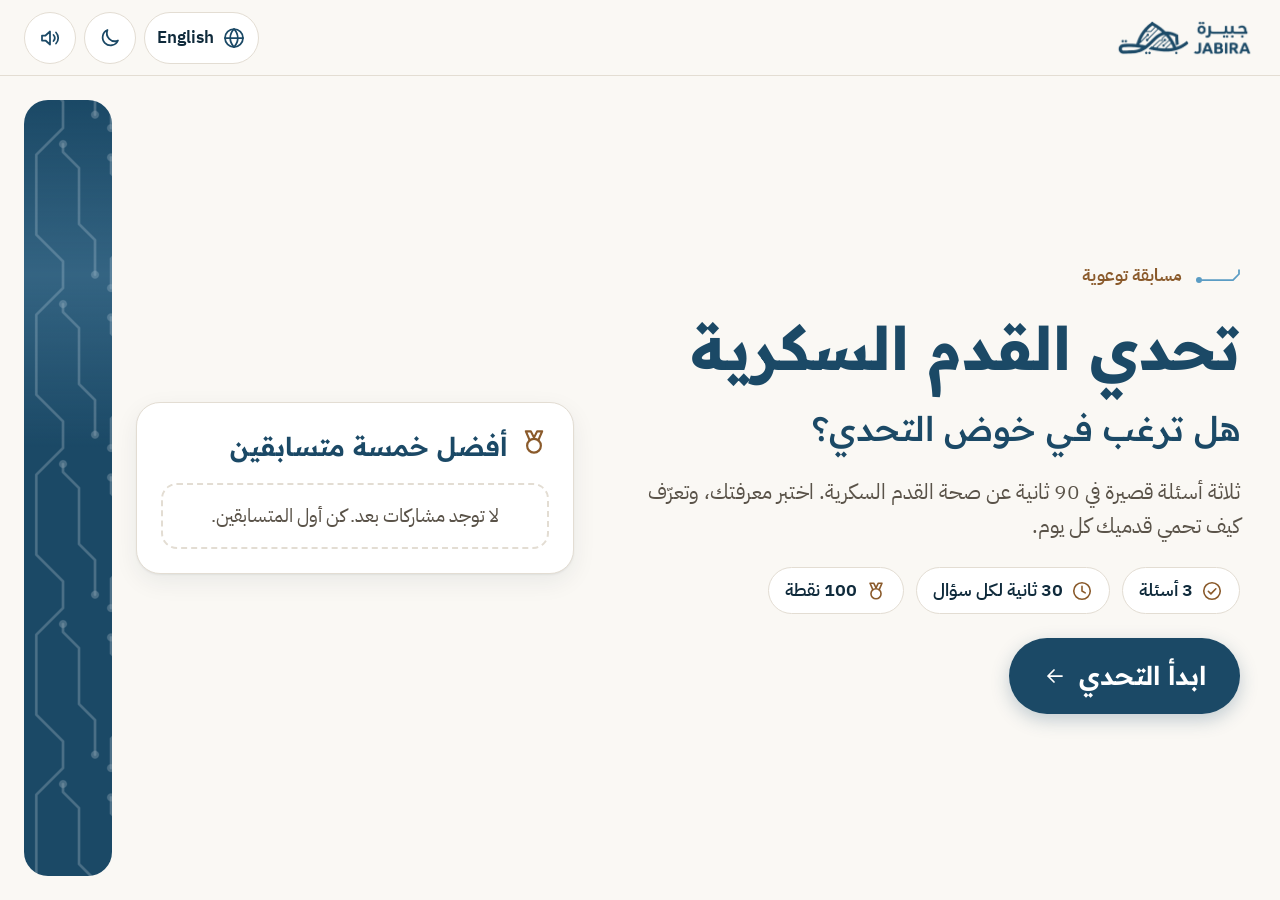
==== index.html @ d50e0507 "Diabetic Foot Challenge: offline iPad quiz (JABIRA identity) Co-Authored-By: Claude Opus 5.5 <norepl" ====
<!doctype html>
<html lang="ar" dir="rtl" data-theme="light">
<head>
  <meta charset="utf-8">
  <meta name="viewport" content="width=device-width, initial-scale=1, viewport-fit=cover">
  <meta name="theme-color" content="#FAF8F4">
  <meta name="color-scheme" content="light dark">
  <meta name="apple-mobile-web-app-capable" content="yes">
  <meta name="mobile-web-app-capable" content="yes">
  <meta name="apple-mobile-web-app-status-bar-style" content="default">
  <meta name="apple-mobile-web-app-title" content="تحدي القدم السكرية">
  <meta name="format-detection" content="telephone=no">
  <title>تحدي القدم السكرية</title>
  <link rel="apple-touch-icon" href="assets/img/app-icon-180.png">
  <link rel="icon" type="image/png" href="assets/img/app-icon-192.png">
  <link rel="stylesheet" href="css/fonts.css">
  <link rel="stylesheet" href="css/main.css">
  <link rel="stylesheet" href="css/motion.css">
  <script>
    // set theme + language before first paint (no flash)
    (function () {
      var d = document.documentElement, t = null, l = 'ar';
      try { t = localStorage.getItem('dfc.theme'); l = localStorage.getItem('dfc.lang') || 'ar'; } catch (e) {}
      if (t !== 'dark' && t !== 'light') { try { t = matchMedia('(prefers-color-scheme: dark)').matches ? 'dark' : 'light'; } catch (e) { t = 'light'; } }
      d.setAttribute('data-theme', t);
      if (l === 'en') { d.lang = 'en'; d.dir = 'ltr'; }
    })();
  </script>
</head>
<body>
  <header class="topbar">
    <div class="brand" id="brand">
      <img class="brand-logo" data-logo="logo-primary" src="assets/img/logo-primary-navy.png" alt="جبيرة JABIRA" width="587" height="180" draggable="false">
    </div>
    <div class="controls">
      <button type="button" class="ctrl" data-action="lang"></button>
      <button type="button" class="ctrl" data-action="theme"></button>
      <button type="button" class="ctrl" data-action="sound"></button>
    </div>
  </header>

  <main id="main">
    <!-- 1. الصفحة الرئيسية -->
    <section id="screen-home" class="screen" aria-labelledby="home-title">
      <div class="home-grid">
        <div class="hero">
          <span class="eyebrow"><svg class="trace" viewBox="0 0 46 16" fill="none" stroke="currentColor" stroke-width="1.75" stroke-linecap="round" aria-hidden="true"><path d="M1 2v4l6 6h31"/><circle cx="41" cy="12" r="3" fill="currentColor" stroke="none"/></svg><span data-i18n="eyebrow"></span></span>
          <h1 id="home-title" data-i18n="appTitle" tabindex="-1"></h1>
          <p class="tagline" data-i18n="heroQuestion"></p>
          <p class="desc" data-i18n="heroDesc"></p>
          <ul class="facts" id="facts"></ul>
          <div class="hero-actions">
            <button type="button" class="btn btn-primary btn-xl" id="btn-start"></button>
            <div class="closed-note" id="closed-note" hidden></div>
          </div>
        </div>
        <aside class="card board" aria-labelledby="board-title-home">
          <div class="board-head"><span id="board-icon-home"></span><h2 id="board-title-home" data-i18n="top5"></h2></div>
          <ol class="board-list" id="board-home"></ol>
        </aside>
        <div class="band home-band" aria-hidden="true"></div>
      </div>
    </section>

    <!-- 2. تسجيل المتسابق -->
    <section id="screen-register" class="screen" hidden aria-labelledby="reg-title">
      <div class="register-wrap">
        <form class="card register-card" id="form-register" novalidate autocomplete="off">
          <span class="eyebrow"><svg class="trace" viewBox="0 0 46 16" fill="none" stroke="currentColor" stroke-width="1.75" stroke-linecap="round" aria-hidden="true"><path d="M1 2v4l6 6h31"/><circle cx="41" cy="12" r="3" fill="currentColor" stroke="none"/></svg><span data-i18n="appTitle"></span></span>
          <h1 id="reg-title" data-i18n="registerTitle" tabindex="-1"></h1>
          <p class="desc" data-i18n="registerDesc"></p>
          <div class="field">
            <label for="name" data-i18n="nameLabel"></label>
            <input class="input" id="name" name="player" type="text" maxlength="40" autocomplete="off" autocorrect="off" spellcheck="false" autocapitalize="words" enterkeyhint="go" data-i18n-ph="namePlaceholder" aria-describedby="name-error">
            <p class="greet" id="greet" aria-live="polite" hidden></p>
            <p class="field-error" id="name-error" role="alert" hidden></p>
          </div>
          <div class="actions-row">
            <button type="submit" class="btn btn-primary btn-lg" id="btn-begin"></button>
            <button type="button" class="btn btn-secondary btn-lg" id="btn-reg-back"></button>
          </div>
        </form>
      </div>
    </section>

    <!-- 3. الأسئلة -->
    <section id="screen-quiz" class="screen" hidden aria-labelledby="q-text">
      <div class="quiz">
        <div class="quiz-top">
          <div class="progress">
            <span class="progress-label" id="q-progress-label"></span>
            <div class="steps" id="q-steps" role="progressbar" aria-valuemin="1" aria-valuemax="3"><div class="step"><i></i></div><div class="step"><i></i></div><div class="step"><i></i></div></div>
          </div>
          <div class="timer" id="timer">
            <span class="timer-chip" id="timer-chip" hidden></span>
            <div class="timer-ring" role="timer" id="timer-ring">
              <svg viewBox="0 0 100 100" aria-hidden="true"><circle class="track" cx="50" cy="50" r="44" fill="none" stroke-width="9"/><circle class="bar" id="timer-bar" cx="50" cy="50" r="44" fill="none" stroke-width="9" stroke-linecap="round" stroke-dasharray="276.46" stroke-dashoffset="0"/></svg>
              <div class="val"><span class="num" id="timer-val">30</span><small id="timer-unit"></small></div>
            </div>
          </div>
        </div>
        <div class="card qcard" id="qcard">
          <div class="qhead">
            <div class="warning" id="q-warning" hidden></div>
            <h2 class="qtext" id="q-text" tabindex="-1"></h2>
            <div class="qhint"><span id="q-hint"></span><span class="count" id="q-count" aria-live="polite"></span></div>
          </div>
          <ul class="options" id="q-options"></ul>
          <div class="qfoot">
            <button type="button" class="btn btn-primary btn-lg btn-confirm" id="btn-confirm" disabled></button>
          </div>
        </div>
      </div>
    </section>

    <!-- 4. النتائج -->
    <section id="screen-results" class="screen" hidden aria-labelledby="res-name">
      <div class="results-grid">
        <div class="card result-card">
          <span class="eyebrow"><svg class="trace" viewBox="0 0 46 16" fill="none" stroke="currentColor" stroke-width="1.75" stroke-linecap="round" aria-hidden="true"><path d="M1 2v4l6 6h31"/><circle cx="41" cy="12" r="3" fill="currentColor" stroke="none"/></svg><span data-i18n="resultsEyebrow"></span></span>
          <h1 class="result-name" id="res-name" tabindex="-1"></h1>
          <div class="score-hero">
            <span class="score-big num" id="res-score">0</span>
            <span class="score-out" data-i18n="outOf"></span>
          </div>
          <div class="score-track" aria-hidden="true"><i id="res-bar"></i></div>
          <p class="result-msg" id="res-msg"></p>
          <div class="stats" id="res-stats"></div>
          <p class="bonus-line" id="res-bonus"></p>
        </div>
        <div class="results-side">
          <div id="res-congrats"></div>
          <aside class="card board" aria-labelledby="board-title-res">
            <div class="board-head"><span id="board-icon-res"></span><h2 id="board-title-res" data-i18n="top5"></h2></div>
            <ol class="board-list" id="board-res"></ol>
          </aside>
          <button type="button" class="btn btn-primary btn-lg" id="btn-home"></button>
          <div class="band results-band" aria-hidden="true"></div>
        </div>
      </div>
    </section>
  </main>

  <div class="overlay" id="overlay" hidden role="alertdialog" aria-modal="true" aria-labelledby="overlay-title">
    <div class="overlay-box"><span id="overlay-icon"></span><h2 id="overlay-title"></h2><p id="overlay-text"></p></div>
  </div>
  <div class="toast" id="toast" role="status" aria-live="polite"></div>

  <script src="js/i18n.js"></script>
  <script src="js/questions.js"></script>
  <script src="js/scoring.js"></script>
  <script src="js/db.js"></script>
  <script src="js/sound.js"></script>
  <script src="js/effects.js"></script>
  <script src="js/common.js"></script>
  <script src="js/app.js"></script>
</body>
</html>
---- css/fonts.css ----
/* الخطوط المعتمدة في دليل الهوية — محلية بالكامل (SIL Open Font License) */
@font-face {
  font-family: 'Readex Pro';
  src: url('../assets/fonts/ReadexPro-Variable.ttf') format('truetype');
  font-weight: 160 700;
  font-style: normal;
  font-display: swap;
}
@font-face {
  font-family: 'IBM Plex Sans Arabic';
  src: url('../assets/fonts/IBMPlexSansArabic-Regular.ttf') format('truetype');
  font-weight: 400;
  font-style: normal;
  font-display: swap;
}
@font-face {
  font-family: 'IBM Plex Sans Arabic';
  src: url('../assets/fonts/IBMPlexSansArabic-Medium.ttf') format('truetype');
  font-weight: 500;
  font-style: normal;
  font-display: swap;
}
@font-face {
  font-family: 'IBM Plex Sans Arabic';
  src: url('../assets/fonts/IBMPlexSansArabic-SemiBold.ttf') format('truetype');
  font-weight: 600;
  font-style: normal;
  font-display: swap;
}
@font-face {
  font-family: 'IBM Plex Sans Arabic';
  src: url('../assets/fonts/IBMPlexSansArabic-Bold.ttf') format('truetype');
  font-weight: 700;
  font-style: normal;
  font-display: swap;
}
---- css/main.css ----
/*
 * تحدي القدم السكرية — هوية JABIRA (جبيرة)
 * Colours, type and spacing come from the JABIRA Brand Guidelines (Edition 01):
 *   Navy #1B4966 · Ink #0F2A3B · Leather #8A5A2B · Sand #FAF8F4 · Night #0C1A24 + extended palette.
 *   Display: Readex Pro · Text: IBM Plex Sans Arabic · 4-px spacing scale · body ≥ 17 px · touch ≥ 48 px.
 */

:root {
  /* extended palette */
  --navy-50: #F2F7FA; --navy-100: #E3EDF4; --navy-200: #B5DAF1; --navy-300: #8EC5E8; --navy-400: #5A9CC4;
  --navy-500: #2F6F97; --navy-600: #245A7D; --navy-700: #1B4966; --navy-800: #123650; --navy-900: #0F2A3B;
  --sand-white: #FFFFFF; --sand-50: #FAF8F4; --sand-100: #F1EDE6; --sand-200: #E3DDD3; --sand-300: #C9C0B2; --sand-500: #8A8276; --sand-700: #5A5349;
  --night-100: #EEF3F6; --night-300: #A9B8C4; --night-500: #5D7486; --night-600: #4D5B66; --night-700: #223A4C; --night-800: #13283A; --night-900: #0C1A24; --night-950: #08131B;
  --leather-50: #FAF4EC; --leather-100: #F5EBDD; --leather-200: #ECD3B4; --leather-300: #E0AC74; --leather-500: #A8723D; --leather-600: #8A5A2B; --leather-800: #3B2A19;

  /* semantic tokens — light */
  --bg: var(--sand-50);
  --surface: var(--sand-white);
  --surface-2: var(--sand-100);
  --border: var(--sand-200);
  --border-strong: var(--sand-300);
  --text: var(--navy-900);
  --text-muted: var(--sand-700);
  --primary: var(--navy-700);
  --primary-hover: var(--navy-800);
  --on-primary: #FFFFFF;
  --primary-soft: var(--navy-100);
  --primary-line: var(--navy-400);
  --heading: var(--navy-700);
  --accent: var(--leather-600);
  --accent-soft: var(--leather-100);
  --accent-line: var(--leather-300);
  --focus: var(--navy-500);
  --band-bg: var(--navy-700);
  --band-line: rgba(255, 255, 255, 0.34);
  --shadow: 0 1px 2px rgba(15, 42, 59, 0.06), 0 8px 24px rgba(15, 42, 59, 0.07);
  --shadow-lg: 0 2px 4px rgba(15, 42, 59, 0.06), 0 18px 48px rgba(15, 42, 59, 0.12);
  --medal-1: var(--leather-300); --medal-1-ink: var(--navy-900);
  --medal-2: var(--night-300);   --medal-2-ink: var(--navy-900);
  --medal-3: var(--leather-600); --medal-3-ink: #FFFFFF;
  --overlay: rgba(15, 42, 59, 0.55);

  --font-display: 'Readex Pro', 'IBM Plex Sans Arabic', system-ui, sans-serif;
  --font-text: 'IBM Plex Sans Arabic', system-ui, -apple-system, 'Segoe UI', sans-serif;

  --s1: 4px; --s2: 8px; --s3: 12px; --s4: 16px; --s5: 24px; --s6: 32px; --s7: 48px; --s8: 64px; --s9: 96px;
  --r-sm: 8px; --r-md: 12px; --r-lg: 16px; --r-xl: 24px; --r-pill: 999px;
  --t-fast: 150ms; --t-mid: 200ms; --t-screen: 320ms;
  --header-h: 76px;
  --gutter: 24px;
  color-scheme: light;
}

:root[data-theme="dark"] {
  --bg: var(--night-900);
  --surface: var(--night-800);
  --surface-2: var(--night-700);
  --border: var(--night-700);
  --border-strong: var(--night-600);
  --text: var(--night-100);
  --text-muted: var(--night-300);
  --primary: var(--navy-300);
  --primary-hover: var(--navy-200);
  --on-primary: var(--navy-900);
  --primary-soft: var(--navy-700);
  --primary-line: var(--navy-300);
  --heading: var(--night-100);
  --accent: var(--leather-300);
  --accent-soft: var(--leather-800);
  --accent-line: var(--leather-500);
  --focus: var(--navy-300);
  --band-bg: var(--night-950);
  --band-line: rgba(169, 184, 196, 0.30);
  --shadow: 0 1px 2px rgba(0, 0, 0, 0.3), 0 8px 24px rgba(0, 0, 0, 0.28);
  --shadow-lg: 0 2px 4px rgba(0, 0, 0, 0.3), 0 18px 48px rgba(0, 0, 0, 0.4);
  --overlay: rgba(8, 19, 27, 0.72);
  color-scheme: dark;
}

* { box-sizing: border-box; }
html { -webkit-text-size-adjust: 100%; text-size-adjust: 100%; height: 100%; }
body {
  margin: 0;
  min-height: 100%;
  min-height: 100dvh;
  background: var(--bg);
  color: var(--text);
  font-family: var(--font-text);
  font-size: 19px;
  line-height: 1.6;
  -webkit-font-smoothing: antialiased;
  -webkit-tap-highlight-color: transparent;
  touch-action: manipulation;
  overflow-x: hidden;
  overscroll-behavior: none;
}
.theme-anim, .theme-anim * { transition: background-color var(--t-screen) ease, color var(--t-screen) ease, border-color var(--t-screen) ease, fill var(--t-screen) ease !important; }

h1, h2, h3 { font-family: var(--font-display); color: var(--heading); margin: 0; font-weight: 600; line-height: 1.3; }
p { margin: 0; }
button, input { font: inherit; color: inherit; }
button { cursor: pointer; touch-action: manipulation; -webkit-user-select: none; user-select: none; }
img { display: block; max-width: 100%; }
[hidden] { display: none !important; }
.icon { width: 24px; height: 24px; flex: none; }
:focus { outline: none; }
:focus-visible { outline: 3px solid var(--focus); outline-offset: 3px; border-radius: var(--r-sm); }
.sr-only { position: absolute !important; width: 1px; height: 1px; overflow: hidden; clip: rect(0 0 0 0); white-space: nowrap; }
.num { font-variant-numeric: tabular-nums; font-feature-settings: "tnum" 1; direction: ltr; unicode-bidi: isolate; display: inline-block; }

/* arrows mirror in Arabic, objects never do */
[dir="rtl"] .icon-dir { transform: scaleX(-1); }

/* ---------------- header ---------------- */
.topbar {
  position: sticky; top: 0; z-index: 20;
  height: calc(var(--header-h) + env(safe-area-inset-top));
  padding: env(safe-area-inset-top) calc(var(--gutter) + env(safe-area-inset-right)) 0 calc(var(--gutter) + env(safe-area-inset-left));
  display: flex; align-items: center; justify-content: space-between; gap: var(--s4);
  background: var(--bg);
  border-bottom: 1px solid var(--border);
}
.brand { display: flex; align-items: center; gap: var(--s3); min-width: 0; -webkit-touch-callout: none; -webkit-user-select: none; user-select: none; }
.brand-logo { height: 44px; width: auto; aspect-ratio: 587 / 180; }
.controls { display: flex; align-items: center; gap: var(--s2); }
.ctrl {
  min-width: 52px; height: 52px; padding: 0 var(--s3);
  display: inline-flex; align-items: center; justify-content: center; gap: var(--s2);
  background: var(--surface); color: var(--text);
  border: 1px solid var(--border); border-radius: var(--r-pill);
  font-size: 17px; font-weight: 600;
  transition: background-color var(--t-fast), border-color var(--t-fast), transform var(--t-fast);
}
.ctrl:active { transform: scale(0.96); }
.ctrl .icon { color: var(--primary); }
.ctrl span[lang="en"] { font-family: var(--font-text); }

/* ---------------- screens ---------------- */
main { position: relative; }
.screen {
  min-height: calc(100vh - var(--header-h));
  min-height: calc(100dvh - var(--header-h) - env(safe-area-inset-top));
  padding: var(--s5) calc(var(--gutter) + env(safe-area-inset-right)) calc(var(--s5) + env(safe-area-inset-bottom)) calc(var(--gutter) + env(safe-area-inset-left));
}
.screen.enter { animation: screenIn var(--t-screen) cubic-bezier(.2,.7,.2,1) both; }
@keyframes screenIn { from { opacity: 0; transform: translateY(12px); } to { opacity: 1; transform: none; } }

.card {
  background: var(--surface);
  border: 1px solid var(--border);
  border-radius: var(--r-xl);
  box-shadow: var(--shadow);
}

/* eyebrow with the brand "trace" (a line, a 45° turn, a node) */
.eyebrow {
  display: inline-flex; align-items: center; gap: var(--s3);
  color: var(--accent); font-weight: 700; font-size: 17px;
}
:lang(en) .eyebrow, .eyebrow:lang(en) { text-transform: uppercase; letter-spacing: 0.18em; font-size: 15px; }
.trace { width: 46px; height: 16px; flex: none; color: var(--primary-line); }
[dir="rtl"] .trace { transform: scaleX(-1); }

/* buttons */
.btn {
  min-height: 56px; padding: 0 var(--s5);
  display: inline-flex; align-items: center; justify-content: center; gap: var(--s3);
  border-radius: var(--r-pill); border: 2px solid transparent;
  font-family: var(--font-display); font-weight: 600; font-size: 20px; line-height: 1.2;
  transition: background-color var(--t-fast), color var(--t-fast), border-color var(--t-fast), transform var(--t-fast), box-shadow var(--t-fast), opacity var(--t-fast);
}
.btn:active { transform: scale(0.97); }
.btn[disabled] { opacity: 0.45; cursor: not-allowed; transform: none; }
.btn-primary { background: var(--primary); color: var(--on-primary); box-shadow: 0 6px 18px rgba(27, 73, 102, 0.25); }
.btn-primary:not([disabled]):hover { background: var(--primary-hover); }
.btn-secondary { background: transparent; color: var(--text); border-color: var(--border-strong); }
.btn-secondary:hover { background: var(--surface-2); }
.btn-xl { min-height: 76px; padding: 0 var(--s6); font-size: 26px; }
.btn-lg { min-height: 64px; font-size: 22px; }

/* circuit band — the pattern lives in one area only; no copy or logo sits on it */
.band {
  position: relative; overflow: hidden;
  background-color: var(--band-bg);
  border-radius: var(--r-xl);
}
.band::before {
  content: ""; position: absolute; inset: 0;
  background-color: var(--band-line);
  -webkit-mask-image: url('[data-uri]'); mask-image: url('[data-uri]');
  -webkit-mask-size: 160px 160px; mask-size: 160px 160px;
  -webkit-mask-repeat: repeat; mask-repeat: repeat;
}

/* ---------------- home ---------------- */
.home-grid {
  display: grid;
  grid-template-columns: minmax(0, 1.2fr) minmax(320px, 0.8fr) 88px;
  gap: var(--s5);
  min-height: calc(100dvh - var(--header-h) - var(--s5) * 2 - env(safe-area-inset-top) - env(safe-area-inset-bottom));
  align-items: stretch;
}
.hero { display: flex; flex-direction: column; justify-content: center; gap: var(--s5); padding: var(--s5) var(--s4); }
.hero h1 { font-size: 60px; font-weight: 700; line-height: 1.15; }
.hero .tagline { font-family: var(--font-display); font-size: 34px; font-weight: 500; color: var(--primary); line-height: 1.35; }
:root[data-theme="dark"] .hero .tagline { color: var(--navy-300); }
.hero .desc { font-size: 21px; color: var(--text-muted); max-width: 34em; }
.facts { display: flex; flex-wrap: wrap; gap: var(--s3); padding: 0; margin: 0; list-style: none; }
.facts li {
  display: inline-flex; align-items: center; gap: var(--s2);
  padding: var(--s2) var(--s4); border-radius: var(--r-pill);
  background: var(--surface); border: 1px solid var(--border);
  font-weight: 600; font-size: 18px;
}
.facts .icon { color: var(--accent); width: 22px; height: 22px; }
.hero-actions { display: flex; flex-direction: column; align-items: flex-start; gap: var(--s3); }
.closed-note {
  display: flex; gap: var(--s3); align-items: flex-start;
  padding: var(--s4) var(--s5); border-radius: var(--r-lg);
  background: var(--surface-2); border: 1px solid var(--border);
}
.closed-note strong { display: block; font-family: var(--font-display); font-size: 22px; color: var(--heading); }
.closed-note .icon { color: var(--accent); margin-top: 4px; }

.home-band { min-height: 100%; }
.home-grid > .board { align-self: center; }

/* leaderboard */
.board { padding: var(--s5); display: flex; flex-direction: column; gap: var(--s4); }
.board-head { display: flex; align-items: center; gap: var(--s3); }
.board-head h2 { font-size: 26px; }
.board-head .icon { color: var(--accent); width: 30px; height: 30px; }
.board-list { list-style: none; margin: 0; padding: 0; display: flex; flex-direction: column; gap: var(--s3); }
.board-item {
  display: grid; grid-template-columns: 52px minmax(0, 1fr) auto; align-items: center; gap: var(--s3);
  padding: var(--s3) var(--s4); min-height: 72px;
  background: var(--surface-2); border: 2px solid transparent; border-radius: var(--r-lg);
}
.board-item .who { min-width: 0; }
.board-item .name { font-weight: 700; font-size: 20px; overflow: hidden; text-overflow: ellipsis; white-space: nowrap; }
.board-item .time { font-size: 16px; color: var(--text-muted); display: flex; align-items: center; gap: 6px; }
.board-item .time .icon { width: 18px; height: 18px; }
.board-item .score { font-family: var(--font-display); font-weight: 700; font-size: 26px; color: var(--heading); text-align: end; line-height: 1.1; }
.board-item .score small { display: block; font-family: var(--font-text); font-size: 14px; font-weight: 500; color: var(--text-muted); }
.medal {
  width: 52px; height: 52px; border-radius: 50%;
  display: grid; place-items: center;
  font-family: var(--font-display); font-weight: 700; font-size: 22px;
  background: var(--surface); color: var(--text); border: 2px solid var(--border-strong);
  position: relative;
}
.medal.m1 { background: var(--medal-1); color: var(--medal-1-ink); border-color: var(--medal-1); }
.medal.m2 { background: var(--medal-2); color: var(--medal-2-ink); border-color: var(--medal-2); }
.medal.m3 { background: var(--medal-3); color: var(--medal-3-ink); border-color: var(--medal-3); }
.medal.m1::after, .medal.m2::after, .medal.m3::after {
  content: ""; position: absolute; inset: -6px; border-radius: 50%; border: 2px solid currentColor; opacity: 0.0;
}
.medal.m1::after { border-color: var(--medal-1); opacity: .45; }
.medal.m2::after { border-color: var(--medal-2); opacity: .45; }
.medal.m3::after { border-color: var(--medal-3); opacity: .45; }
.board-item.top4, .board-item.top5 { background: var(--surface); border-color: var(--border); }
.board-item.me { border-color: var(--accent); background: var(--accent-soft); box-shadow: 0 0 0 4px color-mix(in srgb, var(--accent) 18%, transparent); }
.board-item.me .name::after { content: attr(data-you); margin-inline-start: var(--s2); font-size: 14px; font-weight: 700; color: var(--accent); }
.board-empty { color: var(--text-muted); padding: var(--s4); text-align: center; border: 2px dashed var(--border); border-radius: var(--r-lg); }
.board-sep { height: 0; border-top: 2px dotted var(--border-strong); margin: var(--s1) var(--s4); }

/* ---------------- register ---------------- */
.register-wrap { display: grid; place-items: start center; padding-top: 4vh; }
.register-card { width: min(680px, 100%); padding: var(--s6); display: flex; flex-direction: column; gap: var(--s5); }
.register-card h1 { font-size: 40px; }
.field { display: flex; flex-direction: column; gap: var(--s2); }
.field label { font-weight: 700; font-size: 19px; }
.input {
  width: 100%; min-height: 68px; padding: 0 var(--s5);
  font-size: 26px; font-weight: 500;
  background: var(--bg); color: var(--text);
  border: 2px solid var(--border-strong); border-radius: var(--r-lg);
  transition: border-color var(--t-fast), box-shadow var(--t-fast);
  -webkit-appearance: none; appearance: none;
}
.input::placeholder { color: var(--text-muted); opacity: .7; }
.input:focus { border-color: var(--primary); box-shadow: 0 0 0 4px color-mix(in srgb, var(--primary) 22%, transparent); }
.input[aria-invalid="true"] { border-color: var(--accent); }
.field-error { color: var(--accent); font-weight: 600; font-size: 18px; display: flex; gap: var(--s2); align-items: flex-start; }
.field-error .icon { margin-top: 3px; }
.actions-row { display: flex; gap: var(--s3); flex-wrap: wrap; }
.actions-row .btn-primary { flex: 1 1 260px; }

/* ---------------- quiz ---------------- */
.quiz { display: flex; flex-direction: column; gap: var(--s4); max-width: 1240px; margin: 0 auto;
  min-height: calc(100vh - var(--header-h) - var(--s5) * 2);
  min-height: calc(100dvh - var(--header-h) - var(--s5) * 2 - env(safe-area-inset-top) - env(safe-area-inset-bottom)); }
.quiz-top { display: flex; align-items: center; justify-content: space-between; gap: var(--s5); }
.progress { flex: 1; display: flex; flex-direction: column; gap: var(--s2); max-width: 560px; }
.progress-label { font-weight: 700; color: var(--text-muted); font-size: 18px; }
.steps { display: grid; grid-template-columns: repeat(3, 1fr); gap: var(--s2); }
.step { height: 10px; border-radius: var(--r-pill); background: var(--surface-2); border: 1px solid var(--border); overflow: hidden; }
.step > i { display: block; height: 100%; width: 0; background: var(--primary); border-radius: inherit; transition: width 600ms cubic-bezier(.2,.7,.2,1); }
.step.done > i { width: 100%; }
.step.current > i { width: 100%; background: var(--primary-line); }

.timer { display: flex; align-items: center; gap: var(--s3); }
.timer-ring { position: relative; width: 96px; height: 96px; flex: none; }
.timer-ring svg { width: 100%; height: 100%; transform: rotate(-90deg); }
.timer-ring .track { stroke: var(--surface-2); }
.timer-ring .bar { stroke: var(--primary); transition: stroke var(--t-mid), stroke-dashoffset 220ms linear; }
.timer-ring .val {
  position: absolute; inset: 0; display: flex; flex-direction: column; align-items: center; justify-content: center;
  font-family: var(--font-display); font-weight: 700; font-size: 34px; line-height: 1; color: var(--heading);
}
.timer-ring .val small { font-family: var(--font-text); font-size: 13px; font-weight: 600; color: var(--text-muted); margin-top: 2px; }
.timer-chip {
  display: inline-flex; align-items: center; gap: var(--s2);
  padding: var(--s2) var(--s4); border-radius: var(--r-pill);
  font-weight: 700; font-size: 18px;
  background: var(--accent-soft); color: var(--accent); border: 2px solid var(--accent-line);
  animation: chipIn var(--t-mid) ease both;
}
@keyframes chipIn { from { opacity: 0; transform: translateY(-4px); } to { opacity: 1; transform: none; } }
.timer.warn .bar { stroke: var(--accent); }
.timer.warn .val { color: var(--accent); }
.timer.final .timer-ring { background: var(--accent); border-radius: 50%; }
.timer.final .track { stroke: color-mix(in srgb, #fff 25%, var(--accent)); }
.timer.final .bar { stroke: #FFFFFF; }
.timer.final .val, .timer.final .val small { color: #FFFFFF; }
:root[data-theme="dark"] .timer.final .val, :root[data-theme="dark"] .timer.final .val small { color: var(--night-900); }
:root[data-theme="dark"] .timer.final .bar { stroke: var(--night-900); }
.timer.final .timer-chip { background: var(--accent); color: #FFFFFF; border-color: var(--accent); }
:root[data-theme="dark"] .timer.final .timer-chip { color: var(--night-900); }

.qcard { padding: var(--s5) var(--s6); display: flex; flex-direction: column; gap: var(--s4); flex: 1; }
.qhead { display: flex; flex-direction: column; gap: var(--s3); }
.warning {
  display: flex; align-items: center; gap: var(--s3);
  padding: var(--s3) var(--s4); border-radius: var(--r-md);
  background: var(--accent-soft); color: var(--accent); border-inline-start: 5px solid var(--accent);
  font-family: var(--font-display); font-weight: 600; font-size: 21px; line-height: 1.4;
}
.warning .icon { width: 28px; height: 28px; }
.qtext { font-size: 32px; font-weight: 600; line-height: 1.35; }
.qhint { display: flex; align-items: center; justify-content: space-between; gap: var(--s3); color: var(--text-muted); font-weight: 600; font-size: 19px; }
.qhint .count { color: var(--primary); }
:root[data-theme="dark"] .qhint .count { color: var(--navy-300); }

.options { display: grid; gap: var(--s3); list-style: none; margin: 0; padding: 0; flex: 1 1 auto; grid-auto-rows: minmax(0, 1fr); max-height: 520px; }
.options.multi { grid-template-columns: repeat(3, minmax(0, 1fr)); }
.options.single { grid-template-columns: repeat(2, minmax(0, 1fr)); gap: var(--s4); }
.opt {
  width: 100%; min-height: 72px; height: 100%;
  display: flex; align-items: center; gap: var(--s3);
  padding: var(--s3) var(--s4);
  background: var(--bg); color: var(--text);
  border: 2px solid var(--border-strong); border-radius: var(--r-lg);
  text-align: start; font-size: 21px; font-weight: 600; line-height: 1.35;
  transition: background-color var(--t-fast), border-color var(--t-fast), transform var(--t-fast), box-shadow var(--t-fast);
}
.options.single .opt { min-height: 104px; font-size: 22px; padding: var(--s4) var(--s5); }
.opt:active { transform: scale(0.98); }
.opt .mark {
  flex: none; width: 34px; height: 34px; display: grid; place-items: center;
  border: 2px solid var(--border-strong); background: var(--surface); color: transparent;
  transition: background-color var(--t-fast), border-color var(--t-fast), color var(--t-fast), transform var(--t-fast);
}
.options.multi .mark { border-radius: 10px; }
.options.single .mark { border-radius: 50%; width: 44px; height: 44px; font-family: var(--font-display); font-weight: 700; font-size: 20px; color: var(--text-muted); }
.opt .mark .icon { width: 22px; height: 22px; }
.opt[aria-checked="true"] { background: var(--primary-soft); border-color: var(--primary); box-shadow: 0 0 0 4px color-mix(in srgb, var(--primary) 14%, transparent); }
.opt[aria-checked="true"] .mark { background: var(--primary); border-color: var(--primary); color: var(--on-primary); transform: scale(1.06); }
:root[data-theme="dark"] .opt[aria-checked="true"] { color: #FFFFFF; }
.opt.pop .mark { animation: pop 260ms ease; }
@keyframes pop { 0% { transform: scale(0.8); } 60% { transform: scale(1.18); } 100% { transform: scale(1.06); } }
.options.locked .opt { pointer-events: none; }
.options.locked .opt:not([aria-checked="true"]) { opacity: 0.5; }

.qfoot { display: flex; align-items: center; justify-content: flex-end; gap: var(--s4); margin-top: auto; padding-top: var(--s2); }
.btn-confirm { min-width: 300px; }
.btn-confirm.saved { background: var(--primary); }
.btn-confirm.saved .icon { animation: pop 300ms ease; }

.qcard.leave { animation: cardOut 260ms ease both; }
@keyframes cardOut { to { opacity: 0; transform: translateX(-24px); } }
[dir="rtl"] .qcard.leave { animation-name: cardOutRtl; }
@keyframes cardOutRtl { to { opacity: 0; transform: translateX(24px); } }
.qcard.arrive { animation: cardIn var(--t-screen) cubic-bezier(.2,.7,.2,1) both; }
@keyframes cardIn { from { opacity: 0; transform: translateX(24px); } to { opacity: 1; transform: none; } }
[dir="rtl"] .qcard.arrive { animation-name: cardInRtl; }
@keyframes cardInRtl { from { opacity: 0; transform: translateX(-24px); } to { opacity: 1; transform: none; } }

/* overlay (time up / transitions) */
.overlay {
  position: fixed; inset: 0; z-index: 50;
  display: grid; place-items: center;
  background: var(--overlay);
  -webkit-backdrop-filter: blur(4px); backdrop-filter: blur(4px);
  animation: fadeIn var(--t-mid) ease both;
}
.overlay-box {
  background: var(--surface); color: var(--text); border-radius: var(--r-xl); box-shadow: var(--shadow-lg);
  padding: var(--s6) var(--s7); text-align: center; display: flex; flex-direction: column; align-items: center; gap: var(--s3);
  animation: rise var(--t-screen) cubic-bezier(.2,.7,.2,1) both;
}
.overlay-box .icon { width: 56px; height: 56px; color: var(--accent); }
.overlay-box h2 { font-size: 40px; }
.overlay-box p { color: var(--text-muted); font-size: 20px; }
@keyframes fadeIn { from { opacity: 0; } to { opacity: 1; } }
@keyframes rise { from { opacity: 0; transform: translateY(16px) scale(.97); } to { opacity: 1; transform: none; } }

/* ---------------- results ---------------- */
.results-grid { display: grid; grid-template-columns: minmax(0, 1.1fr) minmax(340px, 0.9fr); gap: var(--s5); max-width: 1320px; margin: 0 auto; align-items: start; }
.result-card { padding: var(--s6); display: flex; flex-direction: column; gap: var(--s5); }
.result-name { font-size: 30px; }
.score-hero { display: flex; align-items: flex-end; gap: var(--s4); flex-wrap: wrap; }
.score-big { font-family: var(--font-display); font-weight: 700; font-size: 104px; line-height: 0.95; color: var(--heading); }
.score-out { font-size: 22px; color: var(--text-muted); font-weight: 600; padding-bottom: 12px; }
.result-msg { font-family: var(--font-display); font-size: 24px; font-weight: 500; color: var(--primary); }
:root[data-theme="dark"] .result-msg { color: var(--navy-300); }
.stats { display: grid; grid-template-columns: repeat(2, minmax(0, 1fr)); gap: var(--s3); }
.stat { padding: var(--s4); border-radius: var(--r-lg); background: var(--surface-2); display: flex; flex-direction: column; gap: 2px; }
.stat .k { display: flex; align-items: center; gap: var(--s2); color: var(--text-muted); font-weight: 600; font-size: 17px; }
.stat .k .icon { width: 20px; height: 20px; color: var(--accent); }
.stat .v { font-family: var(--font-display); font-weight: 700; font-size: 32px; color: var(--heading); }
.stat .v small { font-family: var(--font-text); font-size: 17px; font-weight: 600; color: var(--text-muted); }
.bonus-line { color: var(--text-muted); font-size: 17px; }
.congrats {
  display: flex; align-items: center; gap: var(--s3);
  padding: var(--s4) var(--s5); border-radius: var(--r-lg);
  background: var(--accent-soft); border: 2px solid var(--accent-line); color: var(--text);
  font-family: var(--font-display); font-weight: 600; font-size: 22px;
  animation: rise 500ms cubic-bezier(.2,.7,.2,1) both;
}
.congrats .medal { flex: none; }
.test-note { padding: var(--s3) var(--s4); border-radius: var(--r-md); background: var(--surface-2); color: var(--text-muted); font-weight: 600; }
.results-side { display: flex; flex-direction: column; gap: var(--s4); }
.results-band { height: 72px; }

/* toast */
.toast {
  position: fixed; inset-inline: 0; bottom: calc(24px + env(safe-area-inset-bottom)); z-index: 60;
  margin: 0 auto; width: max-content; max-width: calc(100% - 32px);
  padding: var(--s3) var(--s5); border-radius: var(--r-pill);
  background: var(--text); color: var(--bg); font-weight: 600; box-shadow: var(--shadow-lg);
  opacity: 0; transform: translateY(8px); transition: opacity var(--t-mid), transform var(--t-mid); pointer-events: none;
}
.toast.show { opacity: 1; transform: none; }

.confetti-canvas { position: fixed; inset: 0; width: 100vw; height: 100vh; pointer-events: none; z-index: 70; }

/* ---------------- responsive ---------------- */
/* iPad landscape is the primary layout (≥1024 wide). */
@media (max-height: 820px) and (orientation: landscape) {
  :root { --header-h: 68px; }
  .brand-logo { height: 40px; }
  .ctrl { height: 48px; min-width: 48px; }
  .screen { padding-top: var(--s4); padding-bottom: calc(var(--s4) + env(safe-area-inset-bottom)); }
  .quiz { gap: var(--s3); }
  .qcard { padding: var(--s4) var(--s5); gap: var(--s3); }
  .qtext { font-size: 28px; }
  .warning { font-size: 19px; padding: var(--s2) var(--s4); }
  .timer-ring { width: 84px; height: 84px; }
  .timer-ring .val { font-size: 30px; }
  .opt { min-height: 64px; font-size: 20px; }
  .options.single .opt { min-height: 92px; }
  .hero h1 { font-size: 52px; }
  .hero .tagline { font-size: 30px; }
  .score-big { font-size: 88px; }
  .result-card { padding: var(--s5); gap: var(--s4); }
}

/* portrait iPad & narrower screens */
@media (orientation: portrait), (max-width: 1000px) {
  .home-grid { grid-template-columns: 1fr; grid-template-rows: auto auto 64px; min-height: 0; }
  .home-band { min-height: 64px; }
  .hero { padding: var(--s4) 0; }
  .results-grid { grid-template-columns: 1fr; }
  .results-band { display: none; }
  .options.multi { grid-template-columns: repeat(2, minmax(0, 1fr)); }
  .options.multi li:last-child:nth-child(odd) { grid-column: 1 / -1; }
}
@media (orientation: portrait) and (max-height: 1099px) {
  .quiz { gap: var(--s3); }
  .qcard { padding: var(--s4) var(--s5); gap: var(--s3); }
  .qtext { font-size: 27px; }
  .warning { font-size: 18px; padding: var(--s2) var(--s4); }
  .timer-ring { width: 84px; height: 84px; }
  .timer-ring .val { font-size: 30px; }
  .opt { min-height: 60px; font-size: 19px; }
  .options.single .opt { min-height: 84px; font-size: 20px; }
}
@media (orientation: portrait) and (min-height: 1100px) {
  .qtext { font-size: 34px; }
  .opt { min-height: 80px; font-size: 22px; }
  .options.single { grid-template-columns: 1fr; }
  .options.single .opt { min-height: 96px; }
}

/* phones */
@media (max-width: 640px) {
  :root { --gutter: 16px; --header-h: 64px; }
  body { font-size: 17px; }
  .brand-logo { height: 34px; }
  .ctrl { min-width: 48px; height: 48px; padding: 0 var(--s2); }
  .ctrl span { display: none; }
  .hero h1 { font-size: 40px; }
  .hero .tagline { font-size: 26px; }
  .hero .desc { font-size: 18px; }
  .btn-xl { width: 100%; font-size: 22px; }
  .hero-actions { align-items: stretch; }
  .register-card { padding: var(--s5); }
  .register-card h1 { font-size: 32px; }
  .quiz-top { gap: var(--s3); }
  .timer-ring { width: 72px; height: 72px; }
  .timer-ring .val { font-size: 26px; }
  .timer-chip { display: none; }
  .qcard { padding: var(--s4); }
  .qtext { font-size: 23px; }
  .warning { font-size: 17px; }
  .options.multi, .options.single { grid-template-columns: 1fr; }
  .options.multi li:last-child:nth-child(odd) { grid-column: auto; }
  .opt, .options.single .opt { min-height: 56px; font-size: 18px; }
  .btn-confirm { width: 100%; min-width: 0; }
  .score-big { font-size: 72px; }
  .stats { grid-template-columns: 1fr 1fr; }
  .stat .v { font-size: 26px; }
  .result-card { padding: var(--s4); }
}

@media (prefers-reduced-motion: reduce) {
  *, *::before, *::after { animation-duration: 1ms !important; animation-iteration-count: 1 !important; transition-duration: 1ms !important; }
}
---- css/motion.css ----
/* =====================================================================
   طبقة الحركة — Motion layer (interactive animations on every screen)
   Smooth and short; nothing flashes. All of it is switched off by
   "Reduce Motion" in the iPad accessibility settings.
   ===================================================================== */

/* circuit band: the traces slowly flow, with a soft signal travelling along them */
.band::before { top: -160px; bottom: 0; height: calc(100% + 160px); animation: circuitFlow 14s linear infinite; will-change: transform; }
@keyframes circuitFlow { from { transform: translateY(0); } to { transform: translateY(160px); } }
.band::after {
  content: ""; position: absolute; inset-inline: 0; top: 0; height: 45%;
  background: linear-gradient(180deg, transparent, rgba(142, 197, 232, 0.22), transparent);
  animation: signal 4.5s ease-in-out infinite; pointer-events: none;
}
@keyframes signal { 0% { transform: translateY(-100%); } 100% { transform: translateY(260%); } }

/* home: hero lines rise one after another */
.screen.enter .hero > * { animation: riseIn 620ms cubic-bezier(.2,.8,.2,1) both; animation-delay: calc(var(--d, 0) * 90ms + 60ms); }
@keyframes riseIn { from { opacity: 0; transform: translateY(18px); } to { opacity: 1; transform: none; } }
.screen.enter .home-grid > .board { animation: slideIn 700ms cubic-bezier(.2,.8,.2,1) 200ms both; }
.screen.enter .home-band { animation: fadeIn 900ms ease 120ms both; }
@keyframes slideIn { from { opacity: 0; transform: translateX(-28px); } to { opacity: 1; transform: none; } }
[dir="rtl"] .screen.enter .home-grid > .board { animation-name: slideInRtl; }
@keyframes slideInRtl { from { opacity: 0; transform: translateX(28px); } to { opacity: 1; transform: none; } }

/* the trace next to the small label draws itself, then its node lights up */
.trace path { stroke-dasharray: 60; stroke-dashoffset: 60; animation: drawTrace 900ms ease 250ms forwards; }
.trace circle { transform-origin: 41px 12px; transform: scale(0); animation: nodeOn 400ms cubic-bezier(.3,1.6,.5,1) 1050ms forwards; }
@keyframes drawTrace { to { stroke-dashoffset: 0; } }
@keyframes nodeOn { to { transform: scale(1); } }

/* fact chips: lift on touch */
.facts li { transition: transform var(--t-fast), box-shadow var(--t-fast), border-color var(--t-fast); position: relative; overflow: hidden; }
.facts li:active { transform: translateY(-2px) scale(1.03); box-shadow: var(--shadow); border-color: var(--accent-line); }
.facts li .icon { transition: transform 300ms ease; }
.facts li:active .icon { transform: rotate(-12deg) scale(1.15); }

/* start button: gentle glow, a light sweep and an arrow that invites a tap */
.btn { position: relative; overflow: hidden; isolation: isolate; }
#btn-start { animation: glow 3.2s ease-in-out 1.2s infinite; }
#btn-start::after {
  content: ""; position: absolute; top: 0; bottom: 0; width: 40%; inset-inline-start: -60%; z-index: 0;
  background: linear-gradient(100deg, transparent, rgba(255,255,255,.28), transparent);
  animation: sweep 3.2s ease-in-out 1.6s infinite; pointer-events: none;
}
@keyframes sweep { 0% { inset-inline-start: -60%; } 45%, 100% { inset-inline-start: 130%; } }
@keyframes glow { 0%, 100% { box-shadow: 0 6px 18px rgba(27,73,102,.25); } 50% { box-shadow: 0 10px 34px rgba(27,73,102,.42), 0 0 0 6px rgba(90,156,196,.14); } }
#btn-start .icon, #btn-begin .icon { animation: nudge 1.6s ease-in-out infinite; }
@keyframes nudge { 0%, 100% { transform: translateX(0); } 50% { transform: translateX(5px); } }
[dir="rtl"] #btn-start .icon, [dir="rtl"] #btn-begin .icon { animation-name: nudgeRtl; }
@keyframes nudgeRtl { 0%, 100% { transform: scaleX(-1) translateX(0); } 50% { transform: scaleX(-1) translateX(5px); } }

/* touch ripple */
.ripple { position: absolute; border-radius: 50%; pointer-events: none; z-index: 0; background: currentColor; opacity: .18; transform: scale(0); animation: ripple 600ms ease-out forwards; }
@keyframes ripple { to { transform: scale(1); opacity: 0; } }
.opt, .ctrl { position: relative; overflow: hidden; }
.opt > :not(.ripple), .ctrl > :not(.ripple), .btn > :not(.ripple):not(input) { position: relative; z-index: 1; }
.btn > .ripple, .opt > .ripple, .ctrl > .ripple, .facts li > .ripple { position: absolute; }

/* staggered lists: leaderboard, answers, result tiles */
.stagger > * { animation: itemIn 520ms cubic-bezier(.2,.8,.2,1) both; animation-delay: calc(var(--i, 0) * 80ms + 120ms); }
@keyframes itemIn { from { opacity: 0; transform: translateY(14px) scale(.98); } to { opacity: 1; transform: none; } }
.options.stagger > li { animation-duration: 420ms; animation-delay: calc(var(--i, 0) * 45ms + 80ms); }

/* leaderboard: first place medal catches the light; rows respond to touch */
.board-item { transition: transform var(--t-fast), box-shadow var(--t-fast); }
.board-item:active { transform: scale(.985); }
.medal.m1 { overflow: hidden; }
.medal > span { position: relative; z-index: 1; }
.medal.m1::before {
  content: ""; position: absolute; inset: 0; border-radius: 50%;
  background: linear-gradient(120deg, transparent 30%, rgba(255,255,255,.65) 50%, transparent 70%);
  background-size: 250% 100%; animation: medalShine 3.5s ease-in-out infinite;
}
@keyframes medalShine { 0% { background-position: 150% 0; } 50%, 100% { background-position: -100% 0; } }
.board-item.me { animation: meGlow 2.4s ease-in-out 1.2s 2; }
@keyframes meGlow { 50% { box-shadow: 0 0 0 8px color-mix(in srgb, var(--accent) 22%, transparent); } }

/* register: friendly greeting appears while typing; button wakes up when the name is valid */
.greet { font-family: var(--font-display); font-size: 21px; font-weight: 500; color: var(--primary); }
:root[data-theme="dark"] .greet { color: var(--navy-300); }
.greet.show { animation: riseIn 380ms cubic-bezier(.2,.8,.2,1) both; }
#form-register #btn-begin .icon { animation-play-state: paused; }
#form-register.ready #btn-begin { box-shadow: 0 10px 28px rgba(27,73,102,.38); }
#form-register.ready #btn-begin .icon { animation-play-state: running; }
.screen.enter .register-card { animation: popCard 480ms cubic-bezier(.2,.8,.2,1) both; }
@keyframes popCard { from { opacity: 0; transform: translateY(20px) scale(.97); } to { opacity: 1; transform: none; } }

/* 3 · 2 · 1 · go */
.overlay.countdown .overlay-box { background: transparent; box-shadow: none; padding: 0; }
.count-num { display: inline-block; font-family: var(--font-display); font-weight: 700; font-size: 168px; line-height: 1; color: #FFFFFF; text-shadow: 0 10px 40px rgba(0,0,0,.25); }
.overlay.countdown p { color: #FFFFFF; font-family: var(--font-display); font-size: 30px; font-weight: 600; }
.count-num.pop-in { animation: countPop 900ms cubic-bezier(.2,.9,.25,1) both; }
@keyframes countPop { 0% { opacity: 0; transform: scale(1.8); } 25% { opacity: 1; transform: scale(1); } 80% { opacity: 1; transform: scale(.94); } 100% { opacity: .85; transform: scale(.9); } }

/* quiz: progress shimmer, timer digit flip, check mark draws itself */
.step.current > i { position: relative; overflow: hidden; }
.step.current > i::after { content: ""; position: absolute; inset: 0; background: linear-gradient(90deg, transparent, rgba(255,255,255,.55), transparent); transform: translateX(-100%); animation: shimmer 1.8s ease-in-out infinite; }
@keyframes shimmer { to { transform: translateX(100%); } }
#timer-val.flip { animation: flip 260ms ease both; }
@keyframes flip { from { opacity: .2; transform: translateY(-8px); } to { opacity: 1; transform: none; } }
.opt[aria-checked="true"] .mark .icon path { stroke-dasharray: 24; stroke-dashoffset: 24; animation: drawTrace 280ms ease forwards; }
.opt:not([aria-checked="true"]):active .mark { transform: scale(.9); }
.qcard.arrive .qtext { animation: riseIn 460ms cubic-bezier(.2,.8,.2,1) both; }
.options.locked .opt[aria-checked="true"] { animation: confirmPulse 520ms ease; }
@keyframes confirmPulse { 40% { transform: scale(1.03); } }

/* results: score track fills, tiles cascade, congrats bounces in */
.score-track { height: 14px; border-radius: var(--r-pill); background: var(--surface-2); overflow: hidden; margin-top: calc(var(--s2) * -1); }
.score-track > i { display: block; height: 100%; width: 0; border-radius: inherit; background: linear-gradient(90deg, var(--navy-400), var(--primary)); transition: width 1500ms cubic-bezier(.2,.8,.2,1); }
[dir="rtl"] .score-track > i { background: linear-gradient(270deg, var(--navy-400), var(--primary)); }
:root[data-theme="dark"] .score-track > i { background: linear-gradient(90deg, var(--navy-500), var(--navy-300)); }
.screen.enter .result-card { animation: popCard 520ms cubic-bezier(.2,.8,.2,1) both; }
.screen.enter .results-side { animation: slideIn 620ms cubic-bezier(.2,.8,.2,1) 160ms both; }
[dir="rtl"] .screen.enter .results-side { animation-name: slideInRtl; }
.congrats { animation: bounceIn 700ms cubic-bezier(.3,1.5,.5,1) 1.4s both; }
@keyframes bounceIn { from { opacity: 0; transform: scale(.7); } to { opacity: 1; transform: none; } }
.congrats .medal { animation: spinIn 900ms cubic-bezier(.3,1.4,.5,1) 1.6s both; }
@keyframes spinIn { from { transform: rotate(-200deg) scale(.4); } to { transform: none; } }

/* admin dashboard: panels and cards ease in */
.kpi, .setting, .action-grid .btn { animation: itemIn 480ms cubic-bezier(.2,.8,.2,1) both; }
.kpi:nth-child(2), .setting:nth-child(2), .action-grid .btn:nth-child(2) { animation-delay: 70ms; }
.kpi:nth-child(3), .setting:nth-child(3), .action-grid .btn:nth-child(3) { animation-delay: 140ms; }
.kpi:nth-child(4), .setting:nth-child(4), .action-grid .btn:nth-child(4) { animation-delay: 210ms; }
.kpi:nth-child(5), .action-grid .btn:nth-child(5) { animation-delay: 280ms; }
.kpi:nth-child(6), .action-grid .btn:nth-child(6) { animation-delay: 350ms; }

@media (prefers-reduced-motion: reduce) {
  .band::before, .band::after, #btn-start, #btn-start::after, .medal.m1::before, .step.current > i::after { animation: none !important; }
  .trace path { stroke-dashoffset: 0; } .trace circle { transform: none; }
}
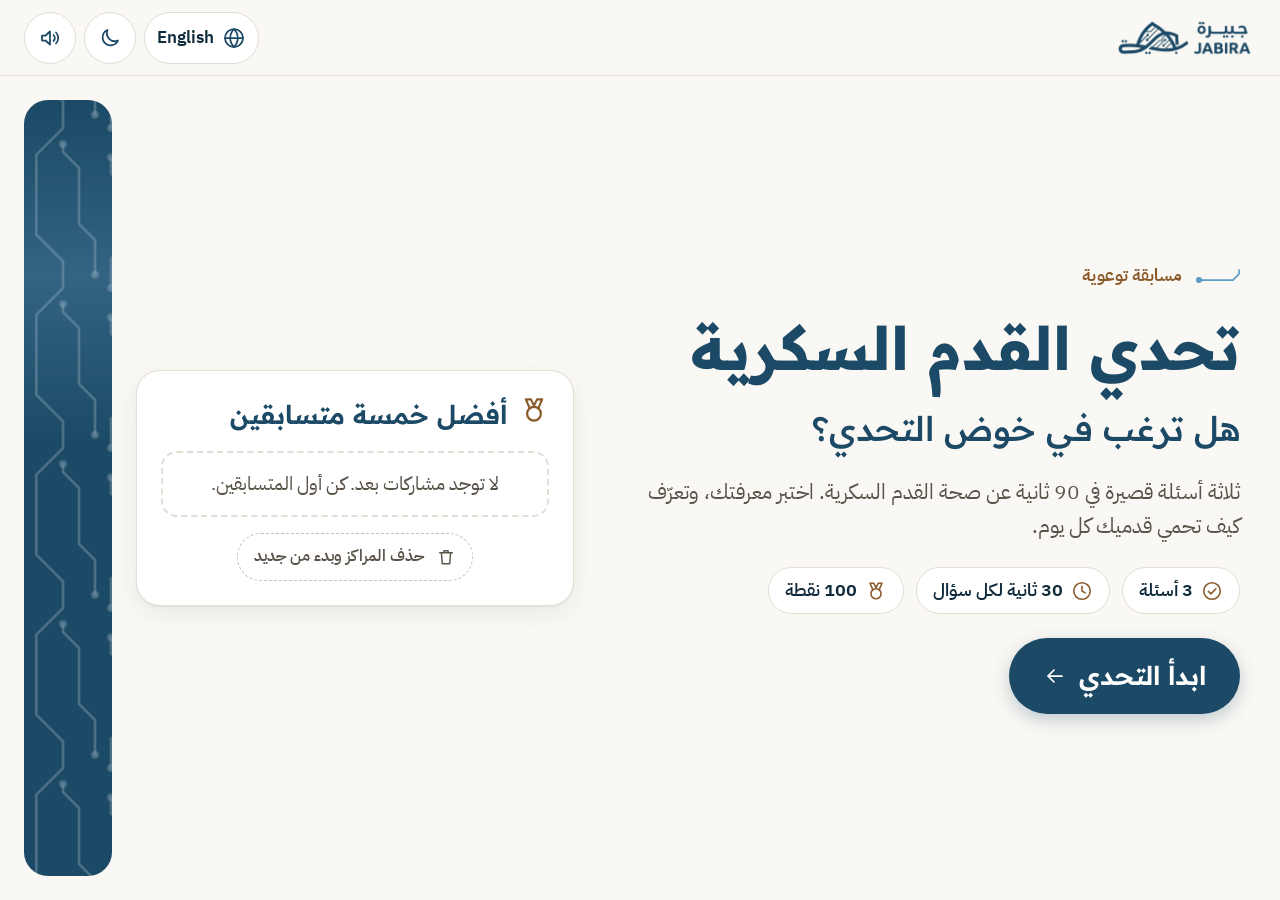
==== commit 7995c980: "Random answer order per player; reset-rankings button on home page Co-Authored-By: Claude Opus 5.5 <" ====
--- a/index.html
+++ b/index.html
@@ -57,6 +57,7 @@
         <aside class="card board" aria-labelledby="board-title-home">
           <div class="board-head"><span id="board-icon-home"></span><h2 id="board-title-home" data-i18n="top5"></h2></div>
           <ol class="board-list" id="board-home"></ol>
+          <button type="button" class="btn board-reset" id="btn-reset"></button>
         </aside>
         <div class="band home-band" aria-hidden="true"></div>
       </div>
@@ -144,6 +145,17 @@
   <div class="overlay" id="overlay" hidden role="alertdialog" aria-modal="true" aria-labelledby="overlay-title">
     <div class="overlay-box"><span id="overlay-icon"></span><h2 id="overlay-title"></h2><p id="overlay-text"></p></div>
   </div>
+  <div class="overlay" id="confirm" hidden role="alertdialog" aria-modal="true" aria-labelledby="confirm-title" aria-describedby="confirm-text">
+    <div class="overlay-box confirm-box">
+      <span id="confirm-icon"></span>
+      <h2 id="confirm-title"></h2>
+      <p id="confirm-text"></p>
+      <div class="actions-row">
+        <button type="button" class="btn btn-secondary btn-lg" id="confirm-no"></button>
+        <button type="button" class="btn btn-danger btn-lg" id="confirm-yes"></button>
+      </div>
+    </div>
+  </div>
   <div class="toast" id="toast" role="status" aria-live="polite"></div>
 
   <script src="js/i18n.js"></script>
--- a/css/main.css
+++ b/css/main.css
@@ -444,6 +444,20 @@
 .toast.show { opacity: 1; transform: none; }
 
 .confetti-canvas { position: fixed; inset: 0; width: 100vw; height: 100vh; pointer-events: none; z-index: 70; }
+
+/* reset rankings (home) + confirmation dialog */
+.board-reset {
+  align-self: center; min-height: 48px; padding: 0 var(--s4);
+  background: transparent; color: var(--text-muted); border: 1px dashed var(--border-strong);
+  font-family: var(--font-text); font-size: 16px; font-weight: 600;
+}
+.board-reset .icon { width: 20px; height: 20px; }
+.board-reset:hover { color: var(--accent); border-color: var(--accent-line); }
+.btn-danger { background: var(--accent); color: #FFFFFF; border-color: var(--accent); }
+:root[data-theme="dark"] .btn-danger { color: var(--night-900); }
+.confirm-box { max-width: min(560px, calc(100vw - 32px)); }
+.confirm-box p { line-height: 1.7; }
+.confirm-box .actions-row { justify-content: center; margin-top: var(--s3); }
 
 /* ---------------- responsive ---------------- */
 /* iPad landscape is the primary layout (≥1024 wide). */
